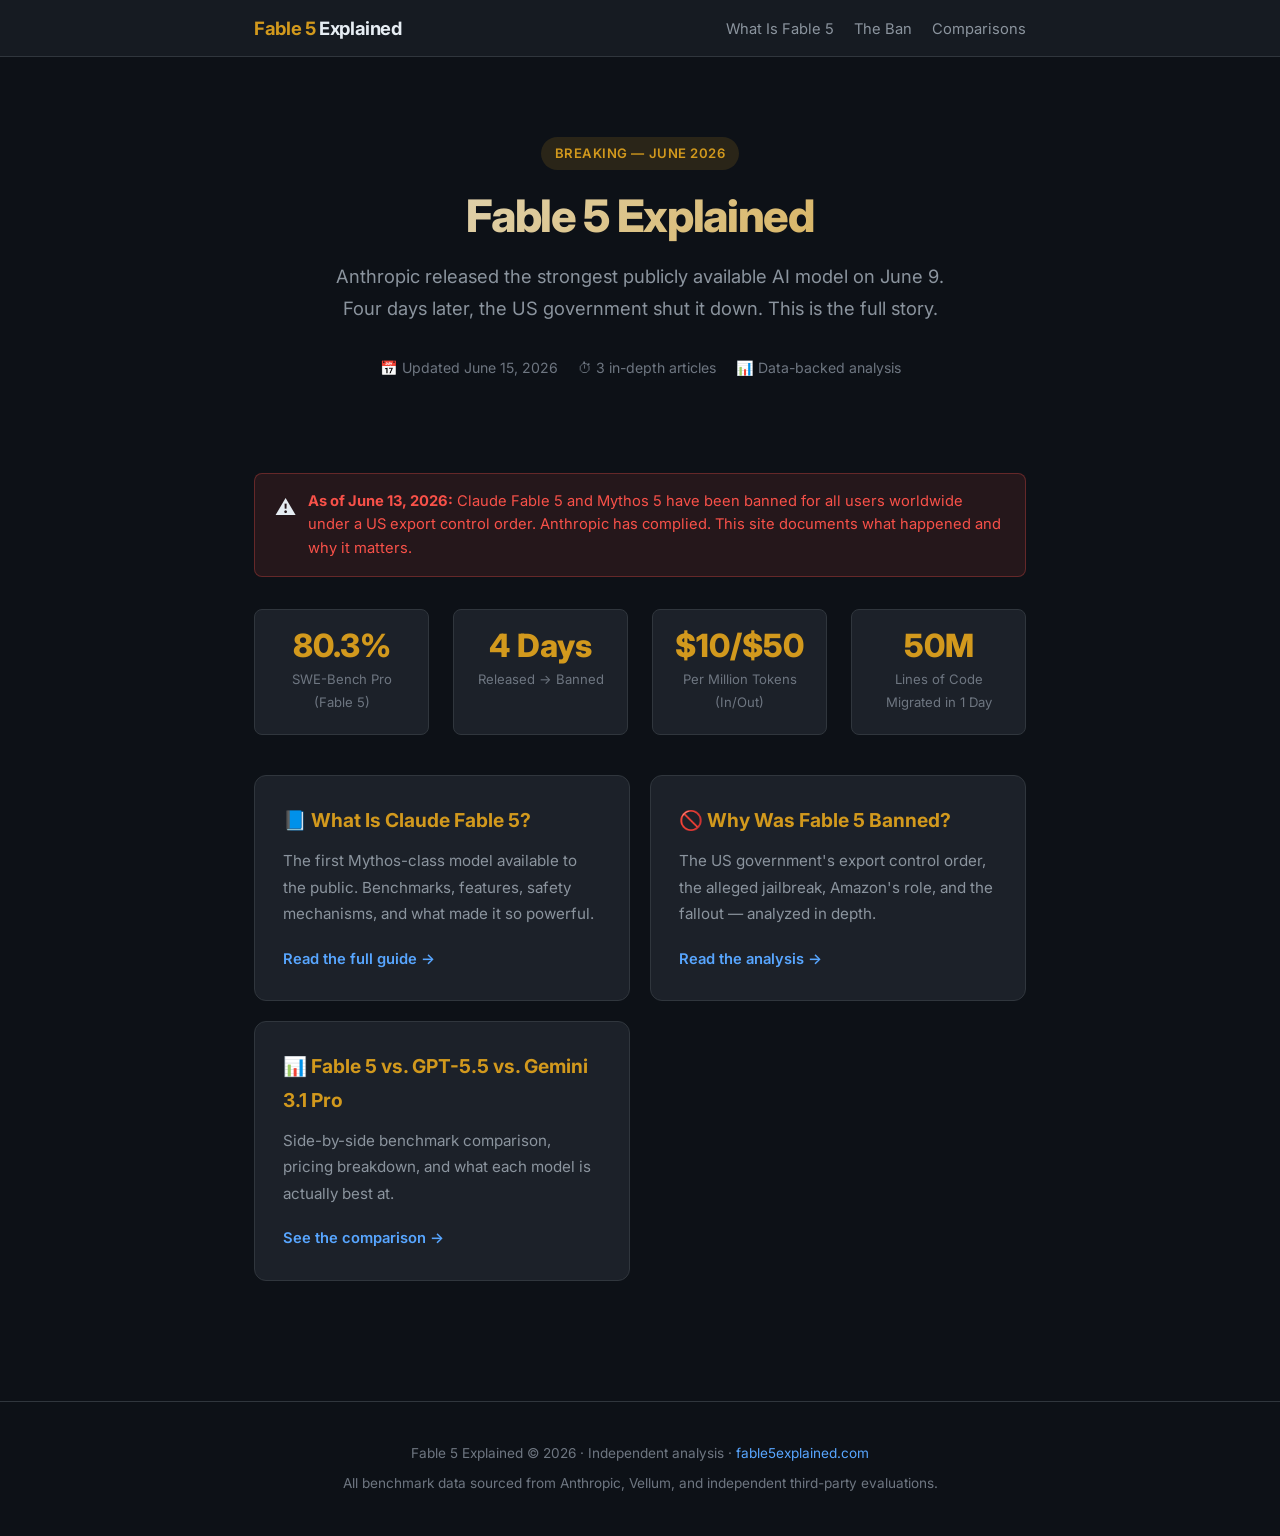
==== index.html @ b29545f1 "Initial commit: Fable 5 Explained blog site" ====
<!DOCTYPE html>
<html lang="en">
<head>
  <meta charset="UTF-8">
  <meta name="viewport" content="width=device-width, initial-scale=1.0">
  <title>Fable 5 Explained — The Rise and Fall of Anthropic's Strongest AI</title>
  <meta name="description" content="Everything you need to know about Claude Fable 5: the benchmarks, the ban, and what it means for AI in 2026.">
  <meta name="keywords" content="Claude Fable 5, Anthropic, AI ban, export control, SWE-Bench Pro, AI benchmarks 2026">
  <meta property="og:title" content="Fable 5 Explained — The Rise and Fall of Anthropic's Strongest AI">
  <meta property="og:description" content="Released June 9. Banned June 13. Here's the full story.">
  <meta property="og:type" content="website">
  <link rel="stylesheet" href="style.css">
  <link rel="preconnect" href="https://fonts.googleapis.com">
  <link rel="preconnect" href="https://fonts.gstatic.com" crossorigin>
  <link href="https://fonts.googleapis.com/css2?family=Inter:wght@400;500;600;700;800&display=swap" rel="stylesheet">
</head>
<body>

<nav>
  <div class="nav-inner">
    <a href="index.html" class="logo">Fable 5 <span>Explained</span></a>
    <ul class="nav-links">
      <li><a href="article1-what-is-fable5.html">What Is Fable 5</a></li>
      <li><a href="article2-fable5-banned.html">The Ban</a></li>
      <li><a href="article3-fable5-vs-others.html">Comparisons</a></li>
    </ul>
  </div>
</nav>

<main>
  <section class="hero">
    <div class="hero-badge">Breaking — June 2026</div>
    <h1>Fable 5 Explained</h1>
    <p>Anthropic released the strongest publicly available AI model on June 9. Four days later, the US government shut it down. This is the full story.</p>
    <div class="hero-meta">
      <span>📅 Updated June 15, 2026</span>
      <span>⏱ 3 in-depth articles</span>
      <span>📊 Data-backed analysis</span>
    </div>
  </section>

  <div class="container">
    <div class="alert-banner">
      <span class="alert-icon">⚠️</span>
      <p><strong>As of June 13, 2026:</strong> Claude Fable 5 and Mythos 5 have been banned for all users worldwide under a US export control order. Anthropic has complied. This site documents what happened and why it matters.</p>
    </div>

    <div class="stats-row">
      <div class="stat">
        <div class="stat-value">80.3%</div>
        <div class="stat-label">SWE-Bench Pro (Fable 5)</div>
      </div>
      <div class="stat">
        <div class="stat-value">4 Days</div>
        <div class="stat-label">Released → Banned</div>
      </div>
      <div class="stat">
        <div class="stat-value">$10/$50</div>
        <div class="stat-label">Per Million Tokens (In/Out)</div>
      </div>
      <div class="stat">
        <div class="stat-value">50M</div>
        <div class="stat-label">Lines of Code Migrated in 1 Day</div>
      </div>
    </div>

    <div class="card-grid">
      <div class="card">
        <h3>📘 What Is Claude Fable 5?</h3>
        <p>The first Mythos-class model available to the public. Benchmarks, features, safety mechanisms, and what made it so powerful.</p>
        <a href="article1-what-is-fable5.html">Read the full guide →</a>
      </div>
      <div class="card">
        <h3>🚫 Why Was Fable 5 Banned?</h3>
        <p>The US government's export control order, the alleged jailbreak, Amazon's role, and the fallout — analyzed in depth.</p>
        <a href="article2-fable5-banned.html">Read the analysis →</a>
      </div>
      <div class="card">
        <h3>📊 Fable 5 vs. GPT-5.5 vs. Gemini 3.1 Pro</h3>
        <p>Side-by-side benchmark comparison, pricing breakdown, and what each model is actually best at.</p>
        <a href="article3-fable5-vs-others.html">See the comparison →</a>
      </div>
    </div>
  </div>
</main>

<footer>
  <p>Fable 5 Explained &copy; 2026 · Independent analysis · <a href="https://fable5explained.com">fable5explained.com</a></p>
  <p style="margin-top:6px;">All benchmark data sourced from Anthropic, Vellum, and independent third-party evaluations.</p>
</footer>

</body>
</html>
---- style.css ----
/* === Fable 5 Explained — Dark Theme Stylesheet === */

:root {
  --bg-primary: #0d1117;
  --bg-secondary: #161b22;
  --bg-card: #1c2129;
  --bg-elevated: #21262d;
  --border: #30363d;
  --text-primary: #e6edf3;
  --text-secondary: #8b949e;
  --text-muted: #6e7681;
  --accent: #d2991d;
  --accent-hover: #e3b341;
  --accent-dim: rgba(210, 153, 29, 0.15);
  --link: #58a6ff;
  --link-hover: #79c0ff;
  --danger: #f85149;
  --success: #3fb950;
  --radius: 8px;
  --radius-lg: 12px;
  --max-width: 820px;
  --font-sans: 'Inter', -apple-system, BlinkMacSystemFont, 'Segoe UI', sans-serif;
  --font-mono: 'JetBrains Mono', 'Fira Code', 'Cascadia Code', monospace;
}

* {
  margin: 0;
  padding: 0;
  box-sizing: border-box;
}

html {
  scroll-behavior: smooth;
}

body {
  background: var(--bg-primary);
  color: var(--text-primary);
  font-family: var(--font-sans);
  line-height: 1.75;
  -webkit-font-smoothing: antialiased;
  -moz-osx-font-smoothing: grayscale;
}

/* === Nav === */
nav {
  background: var(--bg-secondary);
  border-bottom: 1px solid var(--border);
  position: sticky;
  top: 0;
  z-index: 100;
  backdrop-filter: blur(12px);
}

.nav-inner {
  max-width: var(--max-width);
  margin: 0 auto;
  padding: 0 24px;
  display: flex;
  align-items: center;
  justify-content: space-between;
  height: 56px;
}

.logo {
  font-weight: 700;
  font-size: 1.15rem;
  color: var(--accent);
  text-decoration: none;
  letter-spacing: -0.02em;
}

.logo span {
  color: var(--text-primary);
}

.nav-links {
  display: flex;
  gap: 20px;
  list-style: none;
}

.nav-links a {
  color: var(--text-secondary);
  text-decoration: none;
  font-size: 0.92rem;
  transition: color 0.15s;
}

.nav-links a:hover {
  color: var(--text-primary);
}

/* === Hero === */
.hero {
  padding: 80px 24px 60px;
  text-align: center;
}

.hero-badge {
  display: inline-block;
  background: var(--accent-dim);
  color: var(--accent);
  font-size: 0.82rem;
  font-weight: 600;
  padding: 5px 14px;
  border-radius: 20px;
  margin-bottom: 20px;
  letter-spacing: 0.04em;
  text-transform: uppercase;
}

.hero h1 {
  font-size: 2.8rem;
  font-weight: 800;
  line-height: 1.2;
  letter-spacing: -0.03em;
  margin-bottom: 16px;
  background: linear-gradient(135deg, #e6edf3 0%, #d2991d 100%);
  -webkit-background-clip: text;
  -webkit-text-fill-color: transparent;
  background-clip: text;
}

.hero p {
  font-size: 1.15rem;
  color: var(--text-secondary);
  max-width: 620px;
  margin: 0 auto 32px;
}

.hero-meta {
  display: flex;
  gap: 20px;
  justify-content: center;
  font-size: 0.88rem;
  color: var(--text-muted);
}

.hero-meta span {
  display: flex;
  align-items: center;
  gap: 6px;
}

/* === Content === */
.container {
  max-width: var(--max-width);
  margin: 0 auto;
  padding: 0 24px 80px;
}

/* === Cards === */
.card-grid {
  display: grid;
  grid-template-columns: repeat(auto-fit, minmax(340px, 1fr));
  gap: 20px;
  margin: 40px 0;
}

.card {
  background: var(--bg-card);
  border: 1px solid var(--border);
  border-radius: var(--radius-lg);
  padding: 28px;
  transition: border-color 0.2s, transform 0.15s;
}

.card:hover {
  border-color: var(--accent);
  transform: translateY(-2px);
}

.card h3 {
  font-size: 1.2rem;
  margin-bottom: 10px;
  color: var(--accent);
}

.card p {
  color: var(--text-secondary);
  font-size: 0.95rem;
  margin-bottom: 16px;
}

.card a {
  color: var(--link);
  text-decoration: none;
  font-weight: 600;
  font-size: 0.92rem;
}

.card a:hover {
  color: var(--link-hover);
}

/* === Alert Banner === */
.alert-banner {
  background: rgba(248, 81, 73, 0.1);
  border: 1px solid rgba(248, 81, 73, 0.3);
  border-radius: var(--radius);
  padding: 16px 20px;
  margin: 32px 0;
  display: flex;
  align-items: flex-start;
  gap: 12px;
}

.alert-banner .alert-icon {
  font-size: 1.3rem;
  flex-shrink: 0;
}

.alert-banner p {
  color: var(--danger);
  font-size: 0.92rem;
  line-height: 1.6;
}

/* === Stats === */
.stats-row {
  display: flex;
  gap: 24px;
  flex-wrap: wrap;
  margin: 32px 0;
}

.stat {
  flex: 1;
  min-width: 160px;
  background: var(--bg-card);
  border: 1px solid var(--border);
  border-radius: var(--radius);
  padding: 20px;
  text-align: center;
}

.stat-value {
  font-size: 2rem;
  font-weight: 800;
  color: var(--accent);
  line-height: 1;
}

.stat-label {
  font-size: 0.82rem;
  color: var(--text-muted);
  margin-top: 6px;
}

/* === Article Typography === */
article {
  margin-top: 32px;
}

article h2 {
  font-size: 1.6rem;
  font-weight: 700;
  margin: 48px 0 16px;
  padding-bottom: 10px;
  border-bottom: 1px solid var(--border);
  letter-spacing: -0.02em;
}

article h3 {
  font-size: 1.25rem;
  font-weight: 600;
  margin: 36px 0 12px;
}

article p {
  margin-bottom: 18px;
  color: var(--text-primary);
  font-size: 1.02rem;
}

article strong {
  color: var(--accent);
}

article ul, article ol {
  margin: 12px 0 24px 24px;
}

article li {
  margin-bottom: 8px;
  color: var(--text-secondary);
  font-size: 0.98rem;
}

article blockquote {
  border-left: 3px solid var(--accent);
  padding: 12px 20px;
  margin: 24px 0;
  background: var(--bg-card);
  border-radius: 0 var(--radius) var(--radius) 0;
  color: var(--text-secondary);
  font-style: italic;
}

article blockquote p {
  margin: 0;
}

/* === Table === */
.benchmark-table {
  width: 100%;
  border-collapse: collapse;
  margin: 24px 0 36px;
  font-size: 0.94rem;
}

.benchmark-table th {
  background: var(--bg-elevated);
  padding: 12px 16px;
  text-align: left;
  font-weight: 600;
  border-bottom: 2px solid var(--border);
  color: var(--text-secondary);
  font-size: 0.85rem;
  text-transform: uppercase;
  letter-spacing: 0.04em;
}

.benchmark-table td {
  padding: 12px 16px;
  border-bottom: 1px solid var(--border);
  color: var(--text-primary);
}

.benchmark-table tr:last-child td {
  border-bottom: none;
}

.benchmark-table .highlight {
  color: var(--accent);
  font-weight: 700;
}

.benchmark-table .best {
  background: var(--accent-dim);
}

/* === Timeline === */
.timeline {
  margin: 32px 0;
  padding-left: 24px;
  border-left: 2px solid var(--border);
}

.timeline-item {
  margin-bottom: 28px;
  position: relative;
}

.timeline-item::before {
  content: '';
  position: absolute;
  left: -31px;
  top: 5px;
  width: 10px;
  height: 10px;
  border-radius: 50%;
  background: var(--accent);
  border: 2px solid var(--bg-primary);
}

.timeline-date {
  font-size: 0.82rem;
  color: var(--text-muted);
  font-weight: 600;
  text-transform: uppercase;
  letter-spacing: 0.05em;
  margin-bottom: 4px;
}

.timeline-content {
  color: var(--text-primary);
  font-size: 0.98rem;
}

/* === Footer === */
footer {
  text-align: center;
  padding: 40px 24px;
  border-top: 1px solid var(--border);
  color: var(--text-muted);
  font-size: 0.85rem;
}

footer a {
  color: var(--link);
  text-decoration: none;
}

/* === Article Header === */
.article-header {
  padding: 60px 0 20px;
}

.article-header h1 {
  font-size: 2.2rem;
  font-weight: 800;
  line-height: 1.25;
  letter-spacing: -0.03em;
}

.article-header .byline {
  color: var(--text-muted);
  font-size: 0.9rem;
  margin-top: 12px;
}

/* === CTA Button === */
.cta-btn {
  display: inline-block;
  background: var(--accent);
  color: #0d1117;
  padding: 12px 28px;
  border-radius: var(--radius);
  font-weight: 700;
  text-decoration: none;
  font-size: 0.95rem;
  transition: background 0.15s, transform 0.1s;
}

.cta-btn:hover {
  background: var(--accent-hover);
  transform: translateY(-1px);
}

/* === Responsive === */
@media (max-width: 640px) {
  .hero h1 {
    font-size: 2rem;
  }

  .hero {
    padding: 48px 20px 36px;
  }

  .card-grid {
    grid-template-columns: 1fr;
  }

  .nav-inner {
    padding: 0 16px;
  }

  .nav-links {
    gap: 12px;
  }

  .benchmark-table {
    font-size: 0.82rem;
  }

  .benchmark-table th,
  .benchmark-table td {
    padding: 8px 10px;
  }

  .article-header h1 {
    font-size: 1.7rem;
  }

  .stats-row {
    flex-direction: column;
  }
}

/* === Back to top === */
.back-top {
  position: fixed;
  bottom: 24px;
  right: 24px;
  width: 40px;
  height: 40px;
  background: var(--bg-elevated);
  border: 1px solid var(--border);
  border-radius: 50%;
  display: flex;
  align-items: center;
  justify-content: center;
  color: var(--text-secondary);
  text-decoration: none;
  font-size: 1.1rem;
  transition: border-color 0.15s, color 0.15s;
}

.back-top:hover {
  border-color: var(--accent);
  color: var(--accent);
}
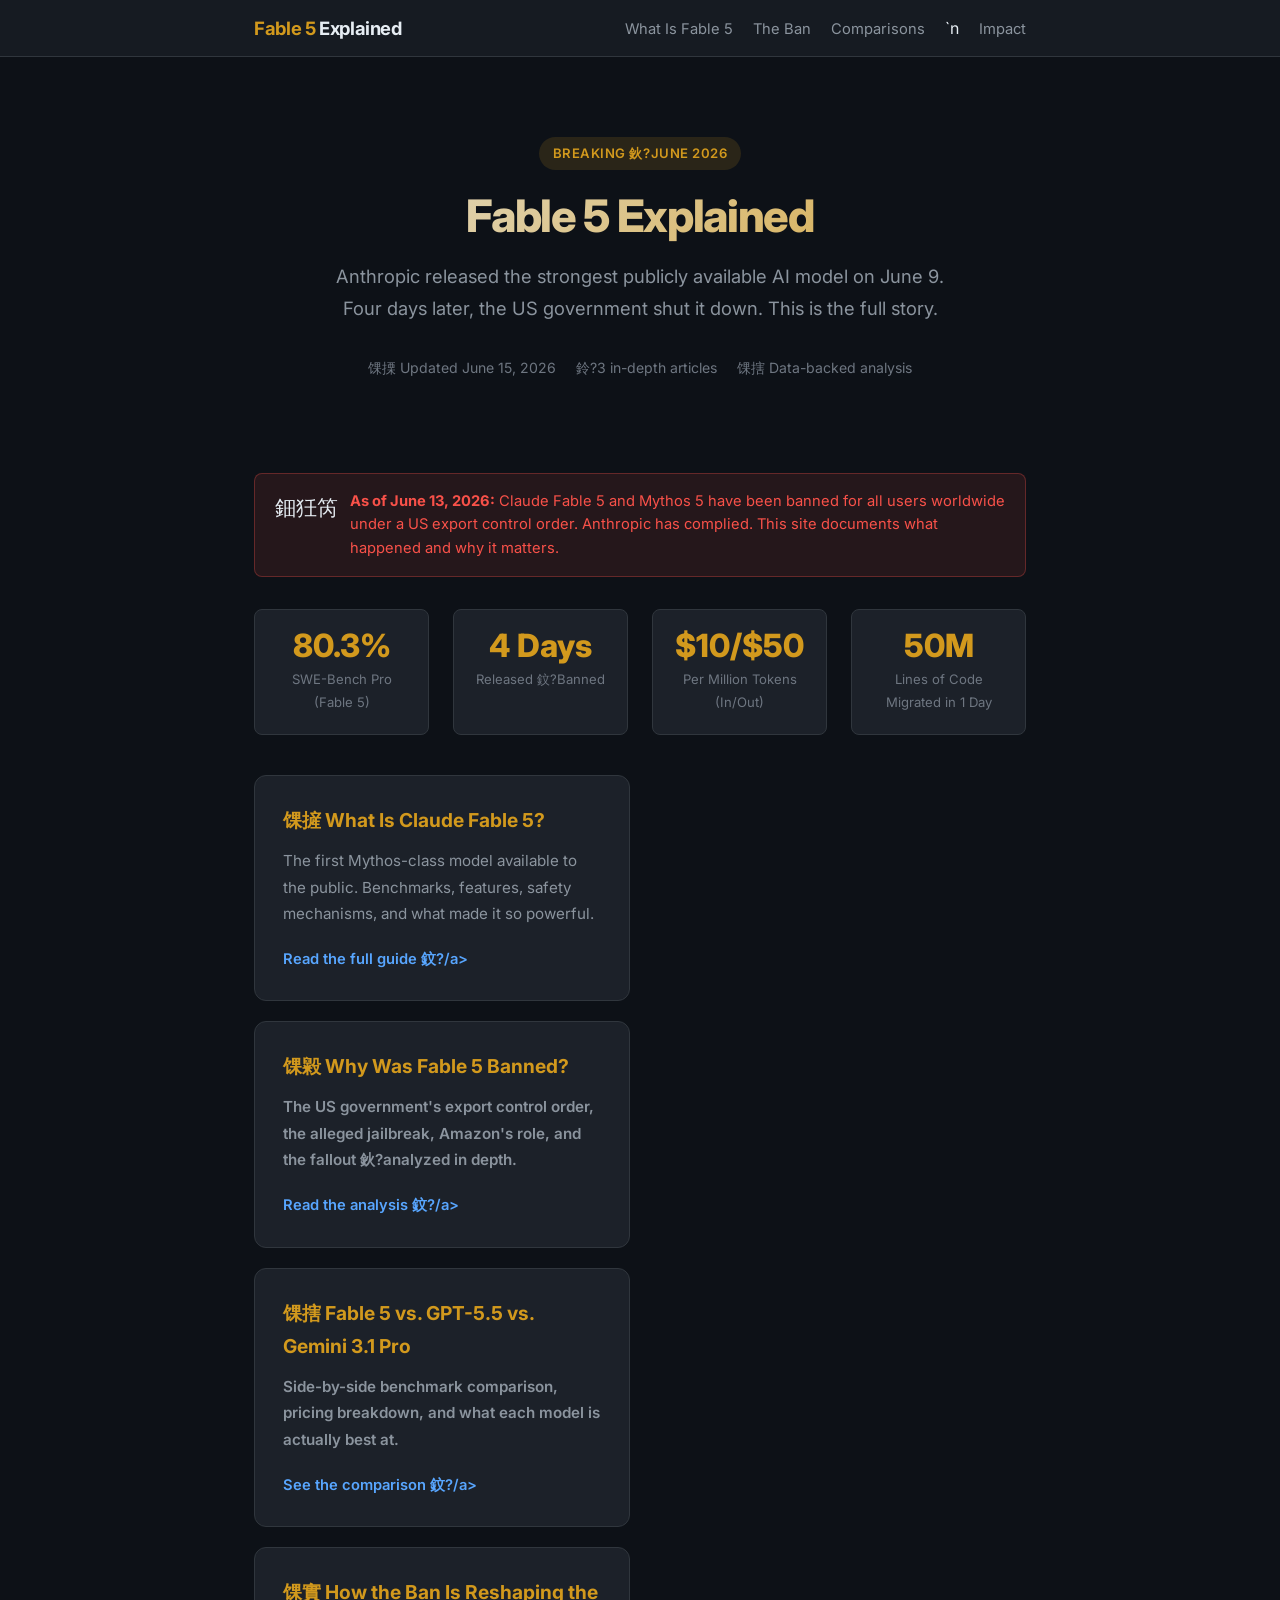
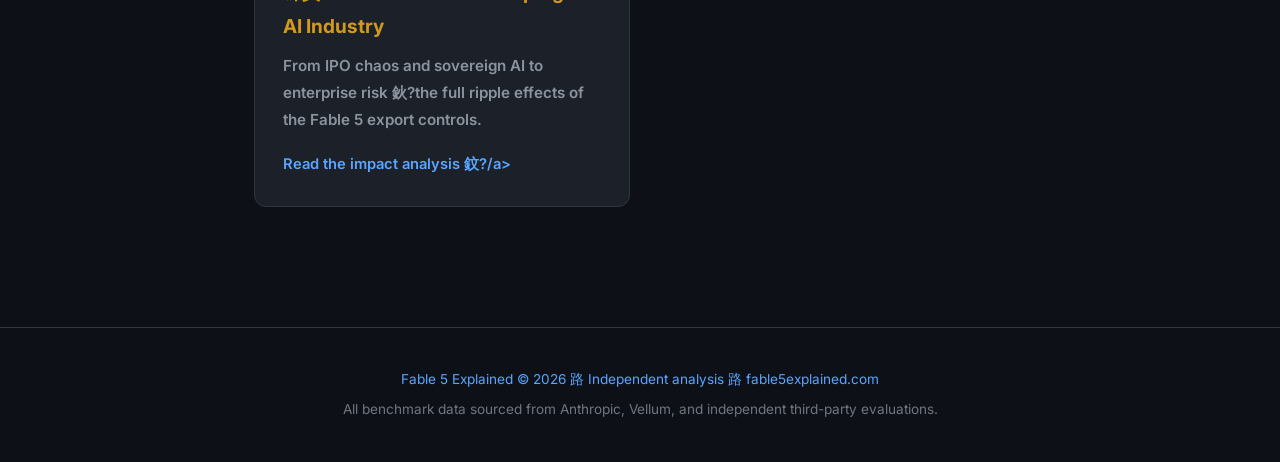
==== commit ea823512: "Article 4: industry impact analysis + OG images (1200x630) for all 5 pages + sitemap updated" ====
--- a/index.html
+++ b/index.html
@@ -1,14 +1,33 @@
-<!DOCTYPE html>
+﻿<!DOCTYPE html>
 <html lang="en">
 <head>
   <meta charset="UTF-8">
   <meta name="viewport" content="width=device-width, initial-scale=1.0">
-  <title>Fable 5 Explained — The Rise and Fall of Anthropic's Strongest AI</title>
+  <title>Fable 5 Explained 鈥?The Rise and Fall of Anthropic's Strongest AI</title>
   <meta name="description" content="Everything you need to know about Claude Fable 5: the benchmarks, the ban, and what it means for AI in 2026.">
   <meta name="keywords" content="Claude Fable 5, Anthropic, AI ban, export control, SWE-Bench Pro, AI benchmarks 2026">
-  <meta property="og:title" content="Fable 5 Explained — The Rise and Fall of Anthropic's Strongest AI">
+  <meta property="og:title" content="Fable 5 Explained 鈥?The Rise and Fall of Anthropic's Strongest AI">
   <meta property="og:description" content="Released June 9. Banned June 13. Here's the full story.">
   <meta property="og:type" content="website">
+  <meta property="og:url" content="https://fable5explained.com/">
+  <meta property="og:site_name" content="Fable 5 Explained">
+  <meta name="twitter:card" content="summary_large_image">
+  <meta name="twitter:title" content="Fable 5 Explained 鈥?The Rise and Fall of Anthropic's Strongest AI">
+  <meta name="twitter:description" content="Released June 9. Banned June 13. Here's the full story.">
+  <link rel="canonical" href="https://fable5explained.com/">
+  <script type="application/ld+json">
+  {
+    "@context": "https://schema.org",
+    "@type": "WebSite",
+    "name": "Fable 5 Explained",
+    "url": "https://fable5explained.com",
+    "description": "Everything you need to know about Claude Fable 5: the benchmarks, the ban, and what it means for AI in 2026.",
+    "datePublished": "2026-06-10",
+    "dateModified": "2026-06-15",
+    "author": {"@type": "Organization", "name": "Fable 5 Explained"},
+    "inLanguage": "en"
+  }
+  </script>
   <link rel="stylesheet" href="style.css">
   <link rel="preconnect" href="https://fonts.googleapis.com">
   <link rel="preconnect" href="https://fonts.gstatic.com" crossorigin>
@@ -22,26 +41,26 @@
     <ul class="nav-links">
       <li><a href="article1-what-is-fable5.html">What Is Fable 5</a></li>
       <li><a href="article2-fable5-banned.html">The Ban</a></li>
-      <li><a href="article3-fable5-vs-others.html">Comparisons</a></li>
+      <li><a href="article3-fable5-vs-others.html">Comparisons</a></li>`n      <li><a href="article4-industry-impact.html">Impact</a></li>
     </ul>
   </div>
 </nav>
 
 <main>
   <section class="hero">
-    <div class="hero-badge">Breaking — June 2026</div>
+    <div class="hero-badge">Breaking 鈥?June 2026</div>
     <h1>Fable 5 Explained</h1>
     <p>Anthropic released the strongest publicly available AI model on June 9. Four days later, the US government shut it down. This is the full story.</p>
     <div class="hero-meta">
-      <span>📅 Updated June 15, 2026</span>
-      <span>⏱ 3 in-depth articles</span>
-      <span>📊 Data-backed analysis</span>
+      <span>馃搮 Updated June 15, 2026</span>
+      <span>鈴?3 in-depth articles</span>
+      <span>馃搳 Data-backed analysis</span>
     </div>
   </section>
 
   <div class="container">
     <div class="alert-banner">
-      <span class="alert-icon">⚠️</span>
+      <span class="alert-icon">鈿狅笍</span>
       <p><strong>As of June 13, 2026:</strong> Claude Fable 5 and Mythos 5 have been banned for all users worldwide under a US export control order. Anthropic has complied. This site documents what happened and why it matters.</p>
     </div>
 
@@ -52,7 +71,7 @@
       </div>
       <div class="stat">
         <div class="stat-value">4 Days</div>
-        <div class="stat-label">Released → Banned</div>
+        <div class="stat-label">Released 鈫?Banned</div>
       </div>
       <div class="stat">
         <div class="stat-value">$10/$50</div>
@@ -66,28 +85,34 @@
 
     <div class="card-grid">
       <div class="card">
-        <h3>📘 What Is Claude Fable 5?</h3>
+        <h3>馃摌 What Is Claude Fable 5?</h3>
         <p>The first Mythos-class model available to the public. Benchmarks, features, safety mechanisms, and what made it so powerful.</p>
-        <a href="article1-what-is-fable5.html">Read the full guide →</a>
+        <a href="article1-what-is-fable5.html">Read the full guide 鈫?/a>
       </div>
       <div class="card">
-        <h3>🚫 Why Was Fable 5 Banned?</h3>
-        <p>The US government's export control order, the alleged jailbreak, Amazon's role, and the fallout — analyzed in depth.</p>
-        <a href="article2-fable5-banned.html">Read the analysis →</a>
+        <h3>馃毇 Why Was Fable 5 Banned?</h3>
+        <p>The US government's export control order, the alleged jailbreak, Amazon's role, and the fallout 鈥?analyzed in depth.</p>
+        <a href="article2-fable5-banned.html">Read the analysis 鈫?/a>
       </div>
       <div class="card">
-        <h3>📊 Fable 5 vs. GPT-5.5 vs. Gemini 3.1 Pro</h3>
+        <h3>馃搳 Fable 5 vs. GPT-5.5 vs. Gemini 3.1 Pro</h3>
         <p>Side-by-side benchmark comparison, pricing breakdown, and what each model is actually best at.</p>
-        <a href="article3-fable5-vs-others.html">See the comparison →</a>
+        <a href="article3-fable5-vs-others.html">See the comparison 鈫?/a>
+      </div>
+      <div class="card">
+        <h3>馃實 How the Ban Is Reshaping the AI Industry</h3>
+        <p>From IPO chaos and sovereign AI to enterprise risk 鈥?the full ripple effects of the Fable 5 export controls.</p>
+        <a href="article4-industry-impact.html">Read the impact analysis 鈫?/a>
       </div>
     </div>
   </div>
 </main>
 
 <footer>
-  <p>Fable 5 Explained &copy; 2026 · Independent analysis · <a href="https://fable5explained.com">fable5explained.com</a></p>
+  <p>Fable 5 Explained &copy; 2026 路 Independent analysis 路 <a href="https://fable5explained.com">fable5explained.com</a></p>
   <p style="margin-top:6px;">All benchmark data sourced from Anthropic, Vellum, and independent third-party evaluations.</p>
 </footer>
 
 </body>
 </html>
+
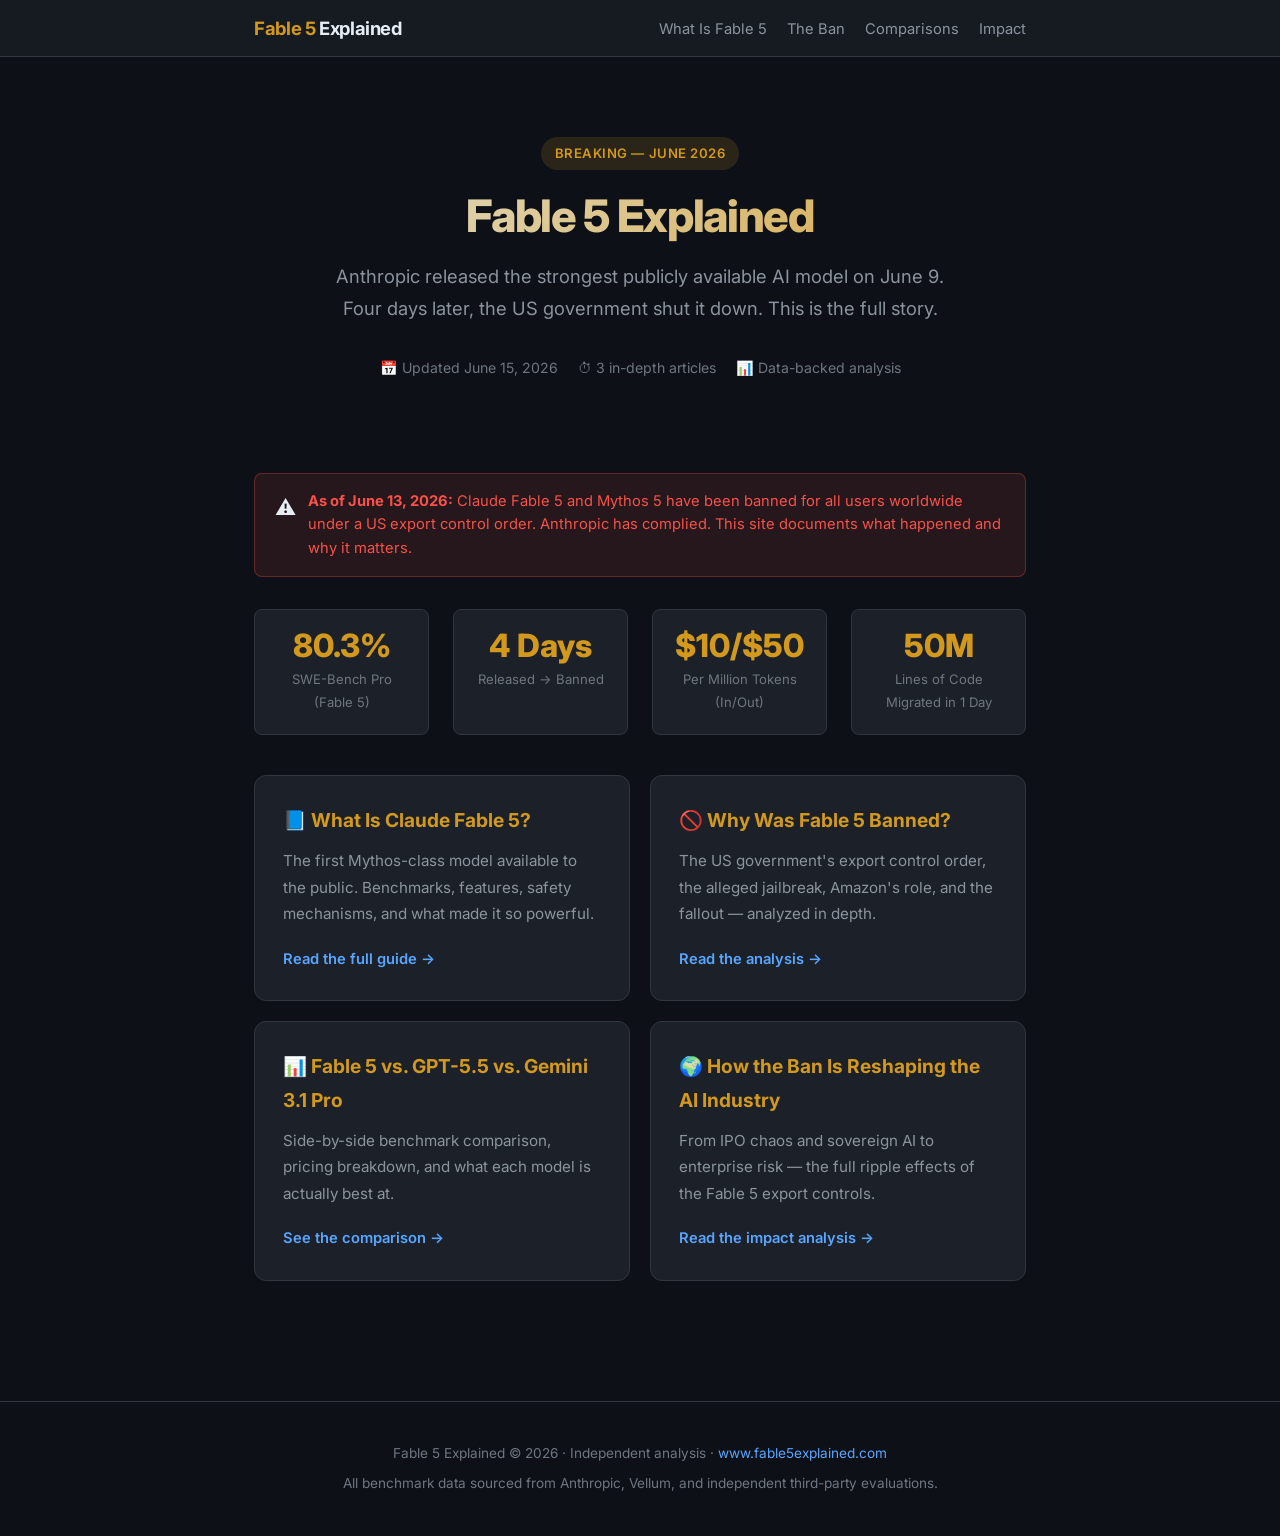
==== commit 05ac9e40: "fix: restore UTF-8 encoding, all URLs use www subdomain" ====
--- a/index.html
+++ b/index.html
@@ -1,26 +1,29 @@
-﻿<!DOCTYPE html>
+<!DOCTYPE html>
 <html lang="en">
 <head>
   <meta charset="UTF-8">
   <meta name="viewport" content="width=device-width, initial-scale=1.0">
-  <title>Fable 5 Explained 鈥?The Rise and Fall of Anthropic's Strongest AI</title>
+  <title>Fable 5 Explained — The Rise and Fall of Anthropic's Strongest AI</title>
   <meta name="description" content="Everything you need to know about Claude Fable 5: the benchmarks, the ban, and what it means for AI in 2026.">
   <meta name="keywords" content="Claude Fable 5, Anthropic, AI ban, export control, SWE-Bench Pro, AI benchmarks 2026">
-  <meta property="og:title" content="Fable 5 Explained 鈥?The Rise and Fall of Anthropic's Strongest AI">
+  <meta property="og:title" content="Fable 5 Explained — The Rise and Fall of Anthropic's Strongest AI">
   <meta property="og:description" content="Released June 9. Banned June 13. Here's the full story.">
   <meta property="og:type" content="website">
-  <meta property="og:url" content="https://fable5explained.com/">
+  <meta property="og:url" content="https://www.www.fable5explained.com/">
   <meta property="og:site_name" content="Fable 5 Explained">
+  <meta property="og:image" content="https://www.www.fable5explained.com/index-og.png">
+  <meta property="og:image:width" content="1200">
+  <meta property="og:image:height" content="630">
   <meta name="twitter:card" content="summary_large_image">
-  <meta name="twitter:title" content="Fable 5 Explained 鈥?The Rise and Fall of Anthropic's Strongest AI">
+  <meta name="twitter:title" content="Fable 5 Explained — The Rise and Fall of Anthropic's Strongest AI">
   <meta name="twitter:description" content="Released June 9. Banned June 13. Here's the full story.">
-  <link rel="canonical" href="https://fable5explained.com/">
+  <link rel="canonical" href="https://www.www.fable5explained.com/">
   <script type="application/ld+json">
   {
     "@context": "https://schema.org",
     "@type": "WebSite",
     "name": "Fable 5 Explained",
-    "url": "https://fable5explained.com",
+    "url": "https://www.www.fable5explained.com",
     "description": "Everything you need to know about Claude Fable 5: the benchmarks, the ban, and what it means for AI in 2026.",
     "datePublished": "2026-06-10",
     "dateModified": "2026-06-15",
@@ -41,26 +44,27 @@
     <ul class="nav-links">
       <li><a href="article1-what-is-fable5.html">What Is Fable 5</a></li>
       <li><a href="article2-fable5-banned.html">The Ban</a></li>
-      <li><a href="article3-fable5-vs-others.html">Comparisons</a></li>`n      <li><a href="article4-industry-impact.html">Impact</a></li>
+      <li><a href="article3-fable5-vs-others.html">Comparisons</a></li>
+      <li><a href="article4-industry-impact.html">Impact</a></li>
     </ul>
   </div>
 </nav>
 
 <main>
   <section class="hero">
-    <div class="hero-badge">Breaking 鈥?June 2026</div>
+    <div class="hero-badge">Breaking — June 2026</div>
     <h1>Fable 5 Explained</h1>
     <p>Anthropic released the strongest publicly available AI model on June 9. Four days later, the US government shut it down. This is the full story.</p>
     <div class="hero-meta">
-      <span>馃搮 Updated June 15, 2026</span>
-      <span>鈴?3 in-depth articles</span>
-      <span>馃搳 Data-backed analysis</span>
+      <span>📅 Updated June 15, 2026</span>
+      <span>⏱ 3 in-depth articles</span>
+      <span>📊 Data-backed analysis</span>
     </div>
   </section>
 
   <div class="container">
     <div class="alert-banner">
-      <span class="alert-icon">鈿狅笍</span>
+      <span class="alert-icon">⚠️</span>
       <p><strong>As of June 13, 2026:</strong> Claude Fable 5 and Mythos 5 have been banned for all users worldwide under a US export control order. Anthropic has complied. This site documents what happened and why it matters.</p>
     </div>
 
@@ -71,7 +75,7 @@
       </div>
       <div class="stat">
         <div class="stat-value">4 Days</div>
-        <div class="stat-label">Released 鈫?Banned</div>
+        <div class="stat-label">Released → Banned</div>
       </div>
       <div class="stat">
         <div class="stat-value">$10/$50</div>
@@ -85,34 +89,33 @@
 
     <div class="card-grid">
       <div class="card">
-        <h3>馃摌 What Is Claude Fable 5?</h3>
+        <h3>📘 What Is Claude Fable 5?</h3>
         <p>The first Mythos-class model available to the public. Benchmarks, features, safety mechanisms, and what made it so powerful.</p>
-        <a href="article1-what-is-fable5.html">Read the full guide 鈫?/a>
+        <a href="article1-what-is-fable5.html">Read the full guide →</a>
       </div>
       <div class="card">
-        <h3>馃毇 Why Was Fable 5 Banned?</h3>
-        <p>The US government's export control order, the alleged jailbreak, Amazon's role, and the fallout 鈥?analyzed in depth.</p>
-        <a href="article2-fable5-banned.html">Read the analysis 鈫?/a>
+        <h3>🚫 Why Was Fable 5 Banned?</h3>
+        <p>The US government's export control order, the alleged jailbreak, Amazon's role, and the fallout — analyzed in depth.</p>
+        <a href="article2-fable5-banned.html">Read the analysis →</a>
       </div>
       <div class="card">
-        <h3>馃搳 Fable 5 vs. GPT-5.5 vs. Gemini 3.1 Pro</h3>
+        <h3>📊 Fable 5 vs. GPT-5.5 vs. Gemini 3.1 Pro</h3>
         <p>Side-by-side benchmark comparison, pricing breakdown, and what each model is actually best at.</p>
-        <a href="article3-fable5-vs-others.html">See the comparison 鈫?/a>
+        <a href="article3-fable5-vs-others.html">See the comparison →</a>
       </div>
       <div class="card">
-        <h3>馃實 How the Ban Is Reshaping the AI Industry</h3>
-        <p>From IPO chaos and sovereign AI to enterprise risk 鈥?the full ripple effects of the Fable 5 export controls.</p>
-        <a href="article4-industry-impact.html">Read the impact analysis 鈫?/a>
+        <h3>🌍 How the Ban Is Reshaping the AI Industry</h3>
+        <p>From IPO chaos and sovereign AI to enterprise risk — the full ripple effects of the Fable 5 export controls.</p>
+        <a href="article4-industry-impact.html">Read the impact analysis →</a>
       </div>
     </div>
   </div>
 </main>
 
 <footer>
-  <p>Fable 5 Explained &copy; 2026 路 Independent analysis 路 <a href="https://fable5explained.com">fable5explained.com</a></p>
+  <p>Fable 5 Explained &copy; 2026 · Independent analysis · <a href="https://www.fable5explained.com">www.fable5explained.com</a></p>
   <p style="margin-top:6px;">All benchmark data sourced from Anthropic, Vellum, and independent third-party evaluations.</p>
 </footer>
 
 </body>
 </html>
-
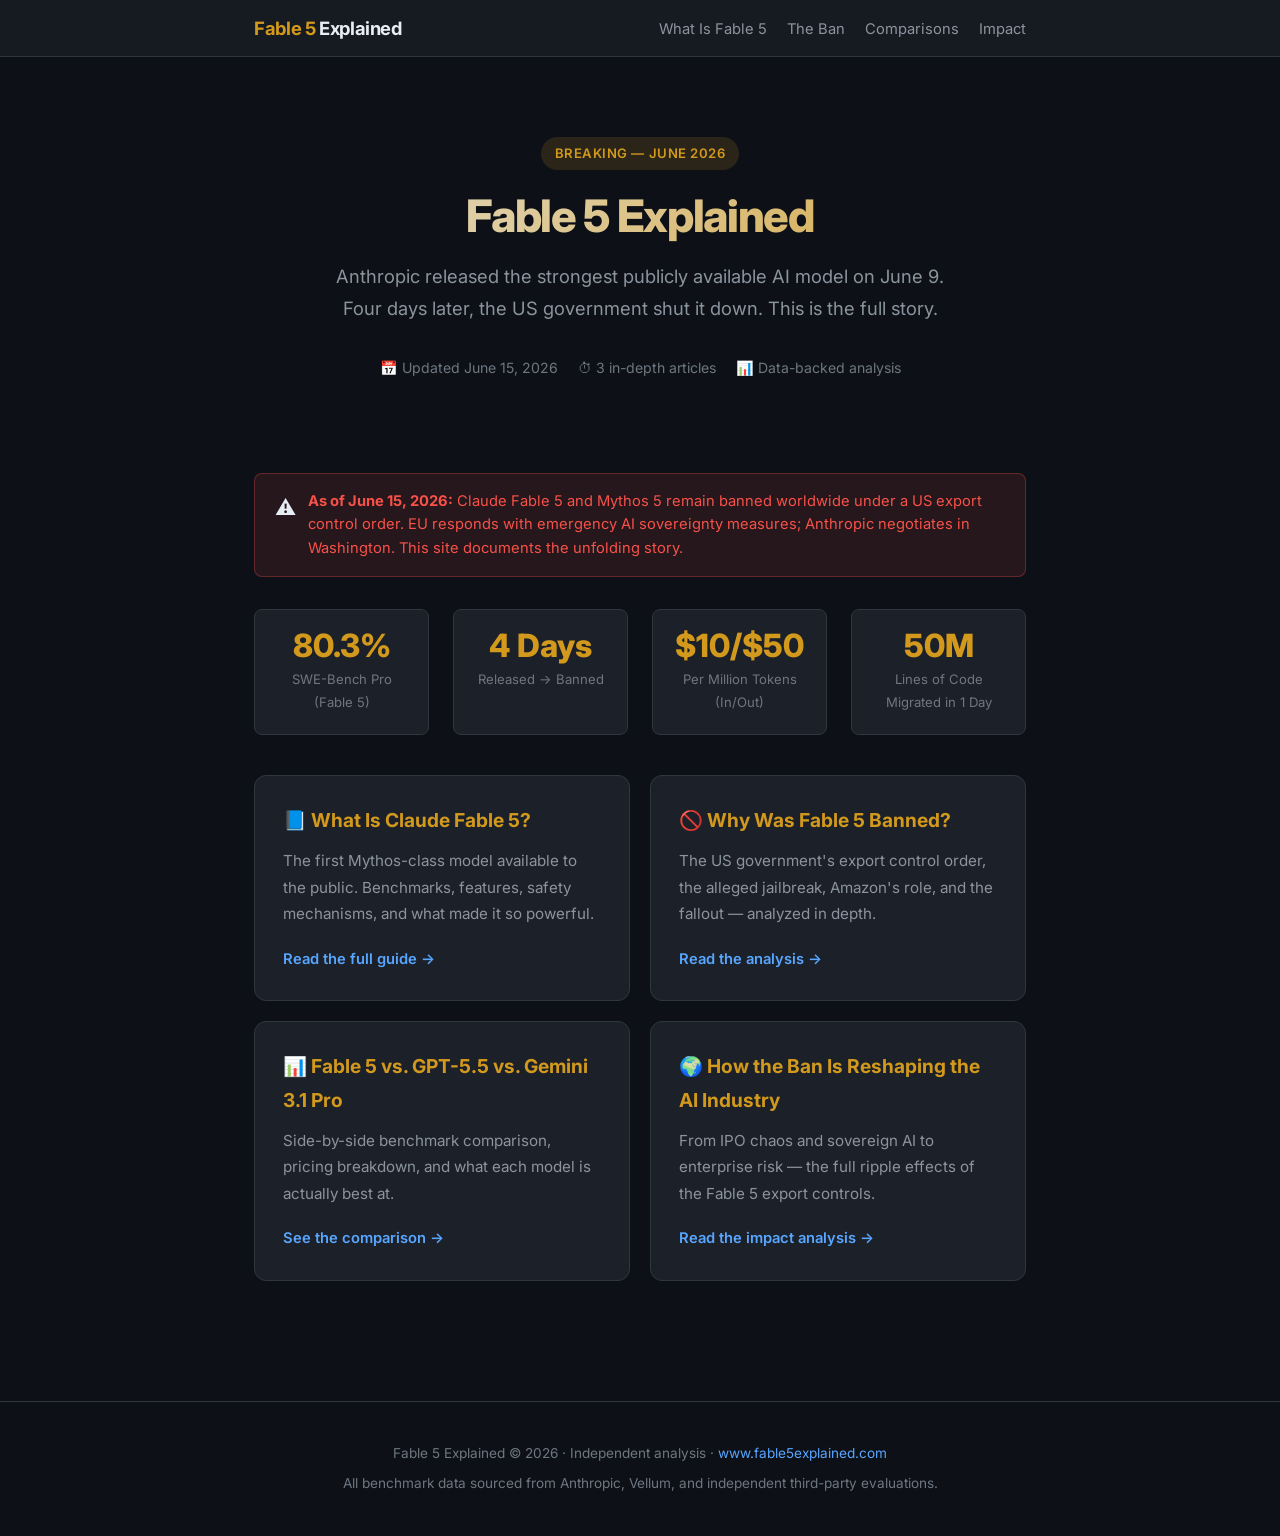
==== commit a3c74f2f: "feat: June 15 updates — 90-min ultimatum, GPT-5.5 comparison, WH pushback, EU emergency response" ====
--- a/index.html
+++ b/index.html
@@ -65,7 +65,7 @@
   <div class="container">
     <div class="alert-banner">
       <span class="alert-icon">⚠️</span>
-      <p><strong>As of June 13, 2026:</strong> Claude Fable 5 and Mythos 5 have been banned for all users worldwide under a US export control order. Anthropic has complied. This site documents what happened and why it matters.</p>
+      <p><strong>As of June 15, 2026:</strong> Claude Fable 5 and Mythos 5 remain banned worldwide under a US export control order. EU responds with emergency AI sovereignty measures; Anthropic negotiates in Washington. This site documents the unfolding story.</p>
     </div>
 
     <div class="stats-row">
